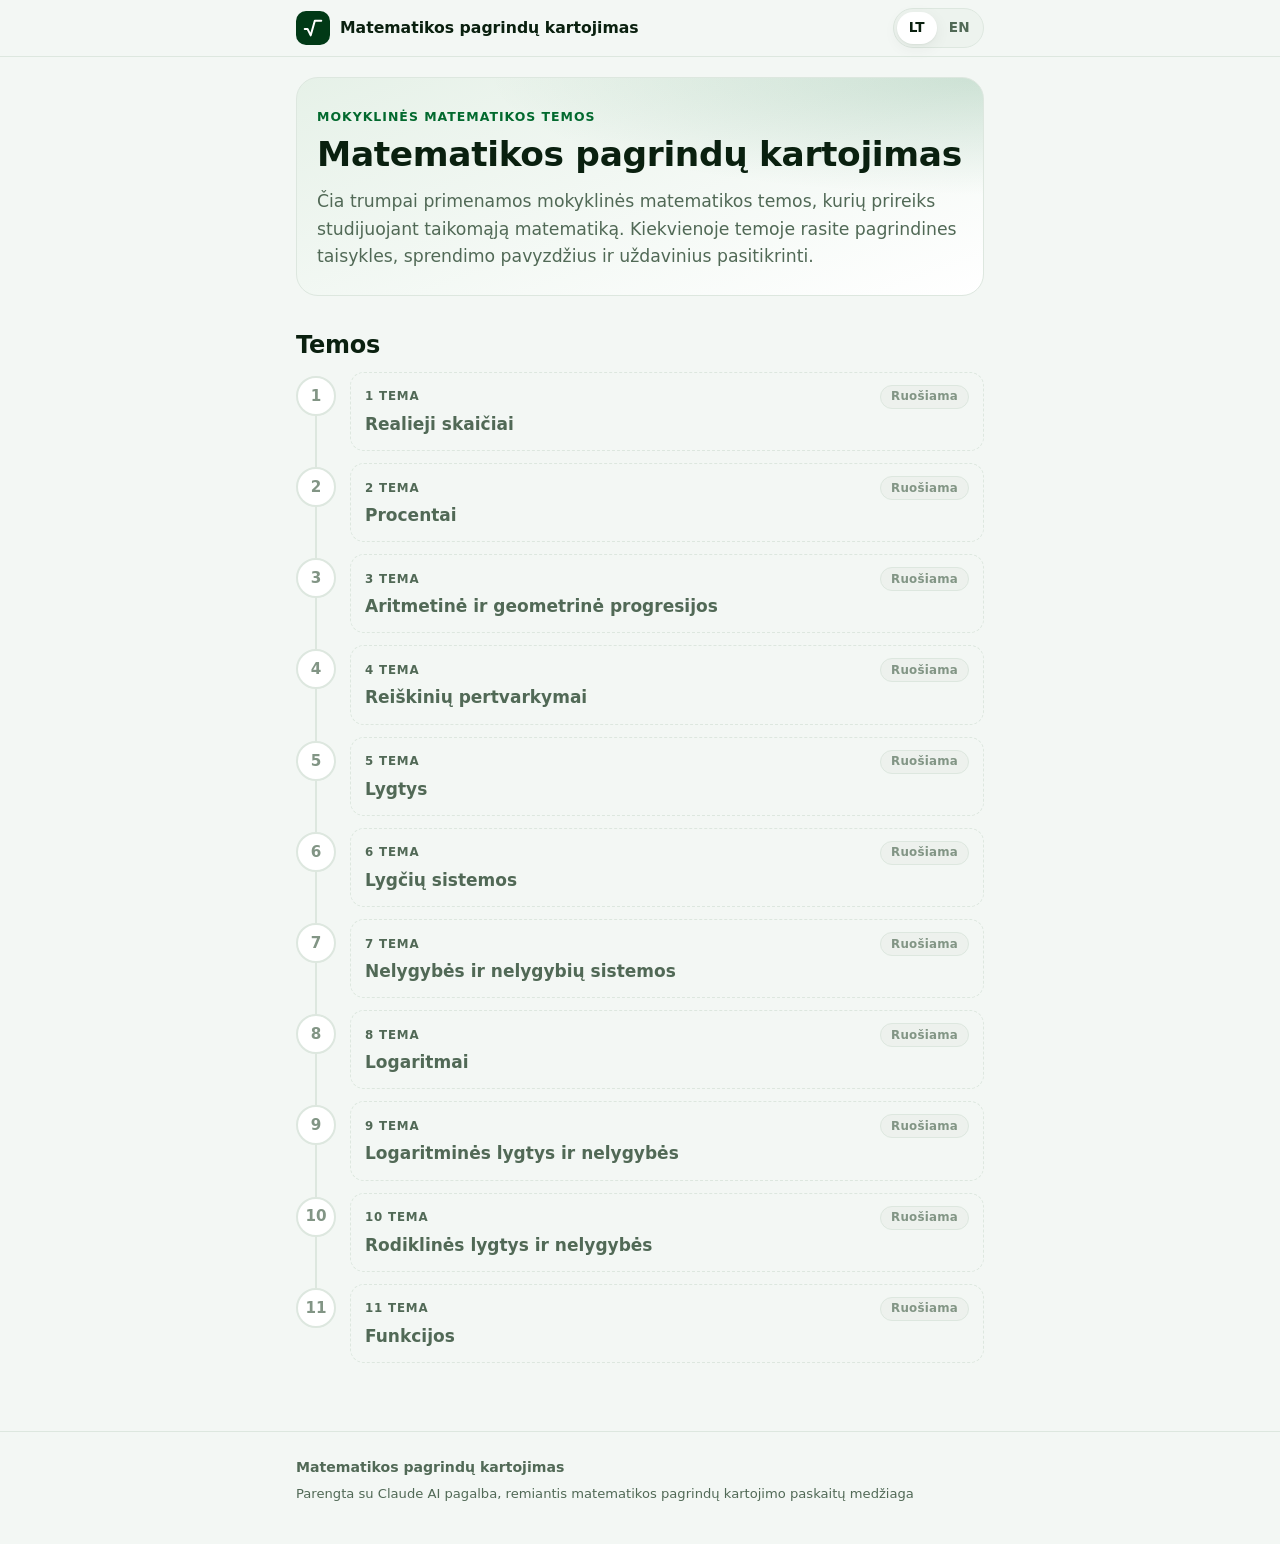
==== lt/index.html @ 135c7d86 "Add files via upload" ====
<!doctype html>
<html lang="lt">
<head>
<meta charset="utf-8">
<meta name="viewport" content="width=device-width, initial-scale=1">
<title>Matematikos pagrindų kartojimas</title>
<meta name="description" content="Pagrindinių mokyklinės matematikos temų kartojimas studentams: taisyklės, sprendimo pavyzdžiai ir uždaviniai pasitikrinti.">
<meta name="theme-color" content="#013916">
<link rel="icon" href="../assets/favicon.svg" type="image/svg+xml">
<link rel="alternate" hreflang="en" href="../en/index.html">
<link rel="stylesheet" href="../assets/katex/katex.min.css">
<link rel="stylesheet" href="../assets/css/style.css?v=1">
<script defer src="../assets/katex/katex.min.js"></script>
<script defer src="../assets/katex/contrib/auto-render.min.js"></script>
<script defer src="../assets/js/site.js?v=1"></script>
</head>
<body data-page="home">
<noscript><p class="noscript">Kad tinklapis veiktų, naršyklėje įjunkite JavaScript.</p></noscript>
<header id="site-header" class="site-header"></header>

<main id="main" class="wrap">
  <section class="hero">
    <span class="eyebrow">Mokyklinės matematikos temos</span>
    <h1>Matematikos pagrindų kartojimas</h1>
    <p class="lead">Čia trumpai primenamos mokyklinės matematikos temos, kurių prireiks studijuojant taikomąją matematiką. Kiekvienoje temoje rasite pagrindines taisykles, sprendimo pavyzdžius ir uždavinius pasitikrinti.</p>
  </section>

  <section class="section" aria-labelledby="h-topics">
    <h2 id="h-topics">Temos</h2>
    <ol class="path" id="course-path"></ol>
  </section>
</main>

<footer id="site-footer" class="site-footer"></footer>
</body>
</html>
---- assets/css/style.css ----
/* =====================================================================
   Matematikos pagrindų kartojimas – bendras stiliaus failas visiems puslapiams
   Spalvos ir dydžiai keičiami čia, :root bloke.
   ===================================================================== */

/* Spalvos – žalia tema (šviesus režimas).
   Atspalviai parinkti išlaikant tuos pačius šviesumo santykius kaip
   Taikomosios matematikos tinklapyje (mėlyna tema), todėl kontrastai panašūs.
   --accent – pagrindinė tamsiai žalia spalva (mygtukai, aktyvūs elementai),
   --accent-strong – šviesesnė žalia tekstui ir akcentams,
   --chart – pagrindinė grafikų spalva, --chart-2 – mėlyna, --chart-3 – violetinė. */
:root {
  --bg: #f3f7f4;
  --surface: #ffffff;
  --surface-2: #edf3ee;
  --text: #0a200f;
  --muted: #516956;
  --border: #dde7df;
  --accent: #013916;
  --accent-hover: #015322;
  --accent-strong: #02692e;
  --accent-soft: #e6f1e8;
  --on-accent: #ffffff;
  --chart: #02692e;
  --chart-2: #1c4fb0;
  --chart-3: #7048b8;
  --success: #0f7d56;
  --success-soft: #e2f5ec;
  --danger: #c2303f;
  --danger-soft: #fdebed;
  --exam: #d9480f;
  --exam-soft: #fff0e6;
  --tip: #9a5b06;
  --tip-soft: #fff6e2;
  --soon: #829585;
  --soon-soft: #edf1ed;
  --shadow: 0 1px 2px rgba(10, 32, 15, .05), 0 4px 16px rgba(10, 32, 15, .06);

  /* Tipografija ir dydžiai */
  --font: system-ui, -apple-system, "Segoe UI", Roboto, "Helvetica Neue", Arial, sans-serif;
  --radius: 16px;
  --radius-sm: 10px;
  --gutter: 16px;
  --maxw: 46rem;
  --header-h: 56px;
}

@media (prefers-color-scheme: dark) {
  :root {
    --bg: #09120b;
    --surface: #111e14;
    --surface-2: #18281c;
    --text: #e8efe9;
    --muted: #9aab9c;
    --border: #243828;
    --accent: #5fc077;
    --accent-hover: #8bcf99;
    --accent-strong: #8dd09a;
    --accent-soft: #033113;
    --on-accent: #09120b;
    --chart: #34a859;
    --chart-2: #6189ec;
    --chart-3: #9a78ea;
    --success: #43cf93;
    --success-soft: #11301f;
    --danger: #ff7383;
    --danger-soft: #3a1a21;
    --exam: #ff8f55;
    --exam-soft: #3a2317;
    --tip: #f3b95f;
    --tip-soft: #342911;
    --soon: #7b8c7e;
    --soon-soft: #172519;
    --shadow: 0 1px 2px rgba(0, 0, 0, .3), 0 4px 16px rgba(0, 0, 0, .25);
  }
}

/* ---------- Pagrindas ---------- */
*, *::before, *::after { box-sizing: border-box; }
[hidden] { display: none !important; }

html {
  -webkit-text-size-adjust: 100%;
  text-size-adjust: 100%;
  scroll-padding-top: calc(var(--header-h) + 12px);
}

body {
  margin: 0;
  background: var(--bg);
  color: var(--text);
  font-family: var(--font);
  font-size: 1.0625rem;
  line-height: 1.6;
  -webkit-font-smoothing: antialiased;
  overflow-x: hidden;
}

h1, h2, h3, h4 { line-height: 1.25; margin: 0 0 .5em; letter-spacing: -.01em; }
h1 { font-size: 1.75rem; font-weight: 750; }
h2 { font-size: 1.35rem; font-weight: 700; }
h3 { font-size: 1.12rem; font-weight: 680; }
h4 { font-size: 1rem; font-weight: 650; }
p { margin: 0 0 .8em; }
p:last-child { margin-bottom: 0; }
a { color: var(--accent-strong); }
strong { font-weight: 650; }
ul, ol { padding-left: 1.3em; margin: 0 0 .8em; }
li + li { margin-top: .3em; }
img, svg { max-width: 100%; }

:focus-visible { outline: 3px solid var(--accent-strong); outline-offset: 2px; border-radius: 6px; }

.wrap {
  width: 100%;
  max-width: var(--maxw);
  margin: 0 auto;
  padding: 0 var(--gutter);
}

@media (min-width: 600px) {
  :root { --gutter: 24px; }
  h1 { font-size: 2.15rem; }
  h2 { font-size: 1.5rem; }
}

.skip {
  position: absolute; left: -9999px; top: 8px; z-index: 100;
  background: var(--surface); color: var(--text); padding: 8px 12px; border-radius: 8px;
}
.skip:focus { left: 8px; }

.noscript {
  background: var(--tip-soft); color: var(--tip); padding: 10px var(--gutter); margin: 0; font-size: .9rem;
}

/* ---------- Antraštė ---------- */
.site-header {
  position: sticky; top: 0; z-index: 50;
  min-height: var(--header-h);
  background: color-mix(in srgb, var(--bg) 82%, transparent);
  -webkit-backdrop-filter: saturate(160%) blur(12px);
  backdrop-filter: saturate(160%) blur(12px);
  border-bottom: 1px solid var(--border);
}
.site-header .wrap {
  display: flex; align-items: center; justify-content: space-between; gap: 12px;
  min-height: var(--header-h);
}
.brand {
  display: inline-flex; align-items: center; gap: 10px;
  color: var(--text); text-decoration: none; font-weight: 700; font-size: .98rem;
  min-width: 0;
}
.brand span { white-space: nowrap; overflow: hidden; text-overflow: ellipsis; }
.head-left { display: flex; align-items: center; gap: 10px; min-width: 0; }
.back-btn {
  flex: none; display: inline-flex; align-items: center; gap: 2px;
  min-height: 38px; padding: 0 14px 0 8px; border-radius: 999px;
  background: var(--surface); border: 1px solid var(--border); color: var(--text);
  text-decoration: none; font-weight: 650; font-size: .92rem;
}
.back-btn svg { width: 20px; height: 20px; color: var(--accent-strong); }
.back-btn:hover { border-color: var(--accent-strong); }
@media (max-width: 480px) { .has-back .brand-text { display: none; } }
.brand-mark {
  flex: none; width: 34px; height: 34px; border-radius: 10px;
  display: grid; place-items: center;
  background: var(--accent); color: var(--on-accent);
}
.brand-mark svg { width: 22px; height: 22px; }

.lang-switch {
  flex: none; display: inline-flex; padding: 3px; gap: 2px;
  background: var(--surface-2); border: 1px solid var(--border); border-radius: 999px;
  font-size: .85rem; font-weight: 700; letter-spacing: .02em;
}
.lang-switch a, .lang-switch span {
  display: inline-grid; place-items: center; min-width: 40px; min-height: 32px;
  padding: 0 10px; border-radius: 999px; text-decoration: none; color: var(--muted);
}
.lang-switch a:hover { color: var(--text); }
.lang-switch [aria-current] { background: var(--surface); color: var(--text); box-shadow: var(--shadow); }

/* ---------- Kelias (breadcrumbs) ---------- */
.crumbs { margin: 14px 0 0; font-size: .88rem; color: var(--muted); }
.crumbs ol { list-style: none; padding: 0; margin: 0; display: flex; flex-wrap: wrap; gap: 4px; align-items: center; }
.crumbs li { margin: 0; display: inline-flex; align-items: center; gap: 4px; }
.crumbs li + li::before { content: "›"; opacity: .6; }
.crumbs a { color: var(--muted); text-decoration: none; padding: 4px 0; }
.crumbs a:hover { color: var(--accent-strong); text-decoration: underline; }
.crumbs [aria-current] { color: var(--text); font-weight: 600; }

/* ---------- Puslapio viršus ---------- */
.page-head { padding: 22px 0 8px; }
.eyebrow {
  display: inline-block; font-size: .78rem; font-weight: 700; letter-spacing: .08em; text-transform: uppercase;
  color: var(--accent-strong); margin-bottom: 6px;
}
.eyebrow--exam { color: var(--exam); }
.lead { font-size: 1.08rem; color: var(--muted); max-width: 38em; }

.hero {
  margin: 20px 0 8px; padding: 24px 20px; border-radius: 22px;
  background:
    radial-gradient(120% 90% at 100% 0%, color-mix(in srgb, var(--accent-strong) 16%, transparent), transparent 60%),
    linear-gradient(160deg, var(--accent-soft), var(--surface));
  border: 1px solid var(--border);
}
.hero h1 { margin-bottom: .35em; }
.hero h1:last-child { margin-bottom: 0; }
.hero .lead { margin: 0; }

/* Puslapio vidinė navigacija (žymos) */
.jump { display: flex; gap: 8px; flex-wrap: wrap; margin: 14px 0 4px; padding: 0; list-style: none; }
.jump li { margin: 0; }
.jump a {
  display: inline-flex; align-items: center; min-height: 36px; padding: 0 14px; border-radius: 999px;
  background: var(--surface); border: 1px solid var(--border); color: var(--text);
  text-decoration: none; font-size: .9rem; font-weight: 600;
}
.jump a:hover { border-color: var(--accent); color: var(--accent-strong); }

/* ---------- Skyriai ir kortelės ---------- */
.section { padding: 26px 0 8px; }
.section > h2 { display: flex; align-items: center; gap: 10px; }
.section-intro { color: var(--muted); margin-top: -.2em; }

.card {
  background: var(--surface); border: 1px solid var(--border); border-radius: var(--radius);
  padding: 18px 16px; box-shadow: var(--shadow);
}
.card + .card { margin-top: 14px; }
@media (min-width: 600px) { .card { padding: 22px; } }

.subhead { font-size: .8rem; font-weight: 700; letter-spacing: .07em; text-transform: uppercase; color: var(--muted); margin: 18px 0 8px; }
.subhead:first-child { margin-top: 0; }
.subhead .katex { text-transform: none; letter-spacing: 0; }

/* ---------- Kurso struktūra (pagrindinis puslapis) ---------- */
.path { list-style: none; padding: 0; margin: 8px 0 0; position: relative; }
.path > li { position: relative; margin: 0; padding: 0 0 12px 54px; }
.path > li::before {
  content: ""; position: absolute; left: 19px; top: 0; bottom: 0; width: 2px; background: var(--border);
}
.path > li:first-child::before { top: 22px; }
.path > li:last-child::before { bottom: calc(100% - 22px); }

.node {
  position: absolute; left: 0; top: 4px; width: 40px; height: 40px; border-radius: 50%;
  display: grid; place-items: center; font-weight: 750; font-size: .95rem;
  background: var(--surface); border: 2px solid var(--border); color: var(--soon);
  z-index: 1;
}
.node svg { width: 20px; height: 20px; }
.is-active .node { background: var(--accent); border-color: var(--accent); color: var(--on-accent); }
.is-exam .node { background: var(--exam); border-color: var(--exam); color: #fff; }

.path-card {
  display: flex; align-items: center; justify-content: space-between; gap: 12px;
  min-height: 48px; padding: 12px 14px; border-radius: 14px;
  background: var(--surface); border: 1px solid var(--border);
  color: var(--text); text-decoration: none;
}
.path-card .title { font-weight: 620; line-height: 1.3; }
.path-card .body { flex: 1; min-width: 0; }
.path-card .kicker-row { display: flex; align-items: center; justify-content: space-between; gap: 8px; margin-bottom: 2px; }
.path-card .kicker-row .kicker { margin-bottom: 0; }
.path-card .kicker { display: block; font-size: .74rem; font-weight: 700; letter-spacing: .07em; text-transform: uppercase; color: var(--muted); margin-bottom: 2px; }
a.path-card { box-shadow: var(--shadow); transition: transform .15s ease, border-color .15s ease; }
a.path-card:hover { border-color: var(--accent); transform: translateY(-1px); }
a.path-card:active { transform: translateY(0); }
.is-active .path-card { border-color: color-mix(in srgb, var(--accent) 45%, var(--border)); }
.is-active .path-card .kicker { color: var(--accent-strong); }
.is-soon .path-card { background: transparent; border-style: dashed; color: var(--muted); }
.is-exam .path-card {
  background: linear-gradient(135deg, var(--exam-soft), var(--surface));
  border-color: color-mix(in srgb, var(--exam) 40%, var(--border));
}
.is-exam .path-card .kicker { color: var(--exam); }
.chev { flex: none; width: 22px; height: 22px; color: var(--accent-strong); }
.is-exam .chev { color: var(--exam); }

.badge {
  flex: none; display: inline-flex; align-items: center; min-height: 24px; padding: 0 10px; border-radius: 999px;
  font-size: .74rem; font-weight: 700; letter-spacing: .02em; white-space: nowrap;
  background: var(--soon-soft); color: var(--soon); border: 1px solid var(--border);
}
.badge--draft { background: var(--tip-soft); color: var(--tip); border-color: transparent; }

.path-group {
  margin: 6px 0 10px 54px; font-size: .78rem; font-weight: 700; letter-spacing: .08em; text-transform: uppercase; color: var(--muted);
}

/* ---------- Sąvokos (1 tema) ---------- */
.concept { scroll-margin-top: calc(var(--header-h) + 12px); }
.concept-head { display: flex; gap: 12px; align-items: flex-start; margin-bottom: 10px; }
.concept-head h3 { margin: 4px 0 0; }
.num {
  flex: none; width: 32px; height: 32px; border-radius: 10px; display: grid; place-items: center;
  background: var(--accent-soft); color: var(--accent-strong); font-weight: 750; font-size: .95rem;
}

.formula {
  margin: 12px 0; padding: 6px 12px; border-radius: 12px;
  background: var(--surface-2); border: 1px solid var(--border);
  overflow-x: auto; overflow-y: hidden;
}
.formula .katex-display { margin: .6em 0; }
.formula-label { font-size: .82rem; font-weight: 650; color: var(--muted); margin: 8px 0 -2px; }
.formula-note { font-size: .9rem; color: var(--muted); margin: -4px 0 8px; }

.example-box {
  margin: 12px 0 0; padding: 12px 14px; border-radius: 12px;
  border-left: 4px solid var(--accent); background: var(--accent-soft);
}
.example-box .label { display: block; font-size: .78rem; font-weight: 750; letter-spacing: .07em; text-transform: uppercase; color: var(--accent-strong); margin-bottom: 2px; }
.example-box .katex-display { margin: .5em 0; overflow-x: auto; overflow-y: hidden; padding: 2px 0; }

/* Sąrašas „dydis – reikšmė“ */
.kv { list-style: none; padding: 0; margin: 0; display: grid; grid-template-columns: max-content 1fr; column-gap: 14px; row-gap: 8px; align-items: baseline; }
.kv li { display: contents; }
.kv .sym { font-size: 1.05rem; }

.steps-list { counter-reset: s; list-style: none; padding: 0; margin: 0; }
.steps-list > li { counter-increment: s; position: relative; padding-left: 40px; margin: 0 0 12px; }
.steps-list > li::before {
  content: counter(s); position: absolute; left: 0; top: 0; width: 28px; height: 28px; border-radius: 50%;
  display: grid; place-items: center; font-size: .85rem; font-weight: 750;
  background: var(--accent); color: var(--on-accent);
}
.steps-list .alt { display: block; margin-top: 4px; font-size: .95rem; color: var(--muted); }

/* ---------- Brėžiniai ---------- */
.fig { margin: 14px 0 4px; }
.fig svg { display: block; width: 100%; height: auto; }
.fig figcaption { font-size: .85rem; color: var(--muted); margin-top: 6px; text-align: center; }
.fig-grid { display: grid; grid-template-columns: repeat(2, 1fr); gap: 10px; margin: 14px 0 4px; }
@media (min-width: 560px) { .fig-grid { grid-template-columns: repeat(4, 1fr); } }
.fig-grid figure { margin: 0; padding: 8px; border-radius: 12px; background: var(--surface-2); border: 1px solid var(--border); text-align: center; }
.fig-grid figcaption { font-size: .9rem; margin-top: 2px; }
.fig-grid .sub { display: block; font-size: .78rem; color: var(--muted); }

svg .ax { stroke: var(--muted); stroke-width: 1.5; fill: none; }
svg .grid { stroke: var(--border); stroke-width: 1; }
svg .ah { fill: var(--muted); }
svg .ln { stroke: var(--chart); stroke-width: 3; fill: none; stroke-linecap: round; }
svg .ln2 { stroke: var(--chart-2); stroke-width: 3; fill: none; stroke-linecap: round; }
svg .ln3 { stroke: var(--chart-3); stroke-width: 3; fill: none; stroke-linecap: round; }
svg .env { fill: none; stroke: var(--muted); stroke-opacity: .3; stroke-width: 11; stroke-linejoin: round; stroke-linecap: round; }
svg .strip { fill-opacity: .22; }
svg .strip.s1 { fill: var(--chart); }
svg .strip.s2 { fill: var(--chart-2); }
svg .strip.s3 { fill: var(--chart-3); }
svg .badge circle { fill: var(--exam); stroke: var(--surface); stroke-width: 1.5; }
svg .badge text { fill: #fff; font-size: 10px; font-weight: 700; }
svg .guide { stroke: var(--muted); stroke-width: 1.2; stroke-dasharray: 4 4; fill: none; }
svg .leg { stroke: var(--exam); stroke-width: 2.2; fill: none; }
svg .pt { fill: var(--chart); stroke: var(--surface); stroke-width: 2; }
svg .pt-hi { fill: var(--exam); stroke: var(--surface); stroke-width: 2; }
svg .arc { stroke: var(--tip); stroke-width: 2; fill: none; }
svg text { fill: var(--text); font-family: var(--font); font-size: 13px; }
svg text.m { font-family: KaTeX_Math, "Times New Roman", serif; font-style: italic; font-size: 15px; }
svg text.mu { font-family: KaTeX_Main, "Times New Roman", serif; font-size: 15px; }
svg text.muted { fill: var(--muted); font-size: 12px; }
svg tspan.i { font-family: KaTeX_Math, "Times New Roman", serif; font-style: italic; }
svg tspan.n { font-family: KaTeX_Main, "Times New Roman", serif; font-style: normal; }
svg text.acc { fill: var(--accent-strong); }
svg text.exam { fill: var(--exam); }
svg text.tip { fill: var(--tip); }
svg text.c1 { fill: var(--chart); }
svg text.c2 { fill: var(--chart-2); }
svg text.c3 { fill: var(--chart-3); }
svg text.b { font-weight: 700; font-size: 14px; }
.chart-legend { list-style: none; padding: 0; margin: 8px 0 0; display: flex; flex-wrap: wrap; justify-content: center; gap: 6px 16px; font-size: .88rem; color: var(--muted); }
.chart-legend li { margin: 0; display: inline-flex; align-items: center; gap: 7px; }
.chart-legend .sw { flex: none; width: 18px; height: 4px; border-radius: 2px; background: var(--chart); }
.chart-legend .sw-s { background: var(--chart-2); }
.chart-legend .sw-3 { background: var(--chart-3); }
.chart-legend .sw-env { height: 9px; border-radius: 5px; background: color-mix(in srgb, var(--muted) 34%, transparent); }
.chart-legend .sw-e { width: 10px; height: 10px; border-radius: 50%; background: var(--exam); }
.step .market-chart { margin-top: 14px; }
svg .zone-loss { fill: var(--danger); opacity: .13; }
svg .zone-profit { fill: var(--success); opacity: .15; }
.chart-legend .sw-zone { width: 14px; height: 10px; border-radius: 3px; }
.chart-legend .sw-loss { background: color-mix(in srgb, var(--danger) 30%, transparent); }
.chart-legend .sw-profit { background: color-mix(in srgb, var(--success) 32%, transparent); }

/* ---------- Išskleidžiami blokai ---------- */
details.more {
  margin: 12px 0 0; border-radius: 12px; border: 1px solid var(--border); background: var(--surface);
  overflow: hidden;
}
details.more > summary {
  list-style: none; cursor: pointer; display: flex; align-items: center; gap: 10px;
  min-height: 48px; padding: 10px 14px; font-weight: 640; font-size: .98rem;
}
details.more > summary::-webkit-details-marker { display: none; }
details.more > summary::after {
  content: ""; margin-left: auto; flex: none; width: 10px; height: 10px;
  border-right: 2px solid currentColor; border-bottom: 2px solid currentColor;
  transform: rotate(45deg) translate(-2px, -2px); transition: transform .2s ease; opacity: .7;
}
details.more[open] > summary::after { transform: rotate(-135deg) translate(-2px, -2px); }
details.more > summary .ico { flex: none; width: 26px; height: 26px; border-radius: 8px; display: grid; place-items: center; font-weight: 800; font-size: .85rem; }
details.more .more-body { padding: 0 14px 14px; }
details.more .more-body > :first-child { margin-top: 0; }
details.more .more-body .katex-display { overflow-x: auto; overflow-y: hidden; padding: 2px 0; }

.more--why > summary { color: var(--accent-strong); }
.more--why > summary .ico { background: var(--accent-soft); color: var(--accent-strong); }
.more--mistake { border-color: color-mix(in srgb, var(--danger) 30%, var(--border)); }
.more--mistake > summary { color: var(--danger); }
.more--mistake > summary .ico { background: var(--danger-soft); color: var(--danger); }
.more--alt > summary { color: var(--chart-2); font-size: .94rem; }
.more--alt > summary .ico { background: color-mix(in srgb, var(--chart-2) 14%, transparent); color: var(--chart-2); }
.step details.more { margin-top: 10px; }
.step--answer details.more { margin-top: 14px; }
.more-body ul ul { margin: 8px 0 0; }
.more--exam { border-color: color-mix(in srgb, var(--exam) 35%, var(--border)); }
.more--exam > summary { color: var(--exam); }
.more--exam > summary .ico { background: var(--exam-soft); color: var(--exam); }
.more--exam > summary .ico svg, .more--why > summary .ico svg, .more--mistake > summary .ico svg { width: 16px; height: 16px; }

/* Egzamino reikalavimų akordeonai */
.req { margin-top: 10px; }
.req > summary .topic-no {
  flex: none; width: 30px; height: 30px; border-radius: 9px; display: grid; place-items: center;
  background: var(--accent-soft); color: var(--accent-strong); font-weight: 750; font-size: .9rem;
}
.req > summary .req-title { flex: 1; min-width: 0; line-height: 1.3; }
.req > summary .count { display: block; font-size: .8rem; color: var(--muted); font-weight: 500; margin-top: 2px; }
.req ol { margin: 0; padding-left: 1.4em; }
.req ol li { padding-left: 2px; }
.req ol li + li { margin-top: .55em; }

/* ---------- Sąvokų iššokantys langeliai ---------- */
.term {
  font: inherit; color: inherit; background: none; border: 0; padding: 0; margin: 0; cursor: help;
  text-decoration: underline dotted; text-decoration-color: var(--accent-strong); text-decoration-thickness: 2px;
  text-underline-offset: 3px; display: inline; text-align: inherit;
}
.term:hover, .term[aria-expanded="true"] { color: var(--accent-strong); }
.popover {
  position: absolute; z-index: 60; width: min(300px, calc(100vw - 32px));
  background: var(--text); color: var(--bg); padding: 12px 14px; border-radius: 12px;
  font-size: .92rem; line-height: 1.5; box-shadow: 0 10px 30px rgba(0, 0, 0, .25);
}
.popover[hidden] { display: none; }
.popover .pop-term { display: block; font-weight: 700; margin-bottom: 2px; }
.popover::before {
  content: ""; position: absolute; top: -6px; left: var(--arrow-x, 50%); width: 12px; height: 12px;
  background: var(--text); transform: translateX(-50%) rotate(45deg); border-radius: 2px;
}
.popover.is-above::before { top: auto; bottom: -6px; }

/* ---------- Modelių kortelės ---------- */
.model-grid { display: grid; gap: 12px; margin-top: 10px; }
@media (min-width: 600px) { .model-grid { grid-template-columns: 1fr 1fr; } }
.model-card {
  position: relative; display: flex; flex-direction: column; gap: 6px;
  padding: 16px; border-radius: var(--radius); background: var(--surface); border: 1px solid var(--border);
  color: var(--text); text-decoration: none; min-height: 132px;
}
.model-card .m-no { font-size: .76rem; font-weight: 750; letter-spacing: .07em; text-transform: uppercase; color: var(--accent-strong); }
.model-card h3 { margin: 0; font-size: 1.06rem; }
.model-card p { margin: 0; font-size: .92rem; color: var(--muted); }
.model-card .foot { margin-top: auto; padding-top: 6px; display: flex; align-items: center; justify-content: space-between; gap: 8px; }
.model-card .go { font-weight: 700; font-size: .9rem; color: var(--accent-strong); display: inline-flex; align-items: center; gap: 4px; }
.model-card .go svg { width: 18px; height: 18px; }
a.model-card { box-shadow: var(--shadow); border-color: color-mix(in srgb, var(--accent) 40%, var(--border)); transition: transform .15s ease, border-color .15s ease; }
a.model-card:hover { transform: translateY(-2px); border-color: var(--accent); }
.model-card.is-soon { background: transparent; border-style: dashed; }
.model-card.is-soon .m-no { color: var(--soon); }
.model-card.is-soon h3 { color: var(--muted); }

/* ---------- Sprendimo pavyzdžiai su žingsniais ---------- */
.example { padding: 0; overflow: hidden; }
.example + .example { margin-top: 18px; }
.example-head { padding: 16px 16px 0; }
.example-tag { display: inline-block; font-size: .76rem; font-weight: 750; letter-spacing: .07em; text-transform: uppercase; color: var(--accent-strong); }
.example-head h3 { margin: 2px 0 0; }
.problem {
  margin: 12px 16px 0; padding: 12px 14px; border-radius: 12px; background: var(--surface-2);
  border: 1px solid var(--border); font-size: .98rem;
}
.problem .label { display: block; font-size: .76rem; font-weight: 750; letter-spacing: .07em; text-transform: uppercase; color: var(--muted); margin-bottom: 4px; }
.steps { padding: 4px 16px 0; }
.step { position: relative; padding: 14px 0 4px; border-top: 1px dashed var(--border); margin-top: 12px; }
.step[hidden] { display: none; }
.step-no {
  flex: none; width: 28px; height: 28px; border-radius: 50%;
  display: grid; place-items: center; font-weight: 750; font-size: .85rem;
  background: var(--accent-soft); color: var(--accent-strong);
}
.step h4 { margin: 0 0 6px; display: flex; align-items: center; gap: 10px; }
.step .katex-display { margin: .5em 0; overflow-x: auto; overflow-y: hidden; padding: 2px 0; }
.step--answer { padding-left: 0; }
.step--answer .answer-box {
  padding: 12px 14px; border-radius: 12px; background: var(--success-soft);
  border: 1px solid color-mix(in srgb, var(--success) 35%, transparent);
}
.step--answer .answer-box .label { display: block; font-size: .76rem; font-weight: 750; letter-spacing: .07em; text-transform: uppercase; color: var(--success); margin-bottom: 4px; }
.step.is-new { animation: reveal .35s ease both; }
@keyframes reveal { from { opacity: 0; transform: translateY(6px); } to { opacity: 1; transform: none; } }

.step-controls {
  display: flex; align-items: center; gap: 10px; flex-wrap: wrap;
  padding: 14px 16px 16px; margin-top: 12px; border-top: 1px solid var(--border); background: var(--surface-2);
}
.progress { flex: 1 1 100%; display: flex; align-items: center; gap: 10px; font-size: .82rem; color: var(--muted); font-weight: 600; }
.progress-bar { flex: 1; height: 6px; border-radius: 999px; background: var(--border); overflow: hidden; }
.progress-bar span { display: block; height: 100%; width: 0; background: var(--accent); border-radius: inherit; transition: width .3s ease; }
.step-controls .btn { white-space: nowrap; }
.step-controls .js-next { flex: 2 1 auto; padding: 0 14px; }
.step-controls .js-all { flex: 1 1 auto; padding: 0 12px; font-size: .9rem; }

/* ---------- Mygtukai ---------- */
.btn {
  display: inline-flex; align-items: center; justify-content: center; gap: 8px;
  min-height: 46px; padding: 0 18px; border-radius: 12px; border: 1px solid transparent;
  font: inherit; font-size: .98rem; font-weight: 680; cursor: pointer; text-decoration: none;
  transition: background .15s ease, transform .1s ease, border-color .15s ease;
}
.btn:active { transform: scale(.98); }
.btn svg { width: 18px; height: 18px; flex: none; }
.btn-primary { background: var(--accent); color: var(--on-accent); }
.btn-primary:hover { background: var(--accent-hover); }
.btn-ghost { background: var(--surface); color: var(--text); border-color: var(--border); }
.btn-ghost:hover { border-color: var(--accent); color: var(--accent-strong); }
.btn-soft { background: var(--accent-soft); color: var(--accent-strong); }
.btn-soft:hover { border-color: var(--accent); }
.btn[aria-expanded="true"] { border-color: var(--accent); }

/* ---------- Testas ---------- */
.q { padding: 16px; }
.q + .q { margin-top: 14px; }
.q-meta { display: flex; align-items: center; justify-content: space-between; gap: 8px; margin-bottom: 8px; }
.q-num { font-size: .78rem; font-weight: 750; letter-spacing: .07em; text-transform: uppercase; color: var(--accent-strong); }
.q-kind { font-size: .8rem; color: var(--muted); }
.q-time {
  display: inline-flex; align-items: center; gap: 4px; font-size: .8rem; font-weight: 650; color: var(--muted);
  padding: 2px 8px; border-radius: 999px; background: var(--surface-2); border: 1px solid var(--border);
}
.q-time svg { width: 14px; height: 14px; }
.q-text { font-size: 1rem; }
.q-hint { font-size: .88rem; color: var(--muted); margin: 8px 0 0; }
.q-actions { display: flex; flex-wrap: wrap; gap: 10px; margin-top: 14px; }
.q-actions .btn { flex: 1 1 180px; }
.q-reveal { margin-top: 12px; padding: 12px 14px; border-radius: 12px; }
.q-reveal[hidden] { display: none; }
.q-reveal .label { display: block; font-size: .76rem; font-weight: 750; letter-spacing: .07em; text-transform: uppercase; margin-bottom: 4px; }
.q-answer { background: var(--success-soft); border: 1px solid color-mix(in srgb, var(--success) 35%, transparent); }
.q-answer .label { color: var(--success); }
.q-answer .value { font-size: 1.2rem; font-weight: 750; }
.q-solution { background: var(--surface-2); border: 1px solid var(--border); }
.q-solution .label, .q-explain .label { color: var(--muted); }
.q-solution .katex-display { overflow-x: auto; overflow-y: hidden; padding: 2px 0; }
.q-explain { background: var(--surface-2); border: 1px solid var(--border); }

.q-options { list-style: none; padding: 0; margin: 12px 0 0; display: grid; gap: 8px; }
.q-options li { margin: 0; }
.q-opt {
  width: 100%; text-align: left; display: flex; align-items: center; gap: 12px;
  min-height: 50px; padding: 10px 14px; border-radius: 12px; cursor: pointer;
  font: inherit; font-size: .98rem; color: var(--text);
  background: var(--surface); border: 1.5px solid var(--border);
  transition: border-color .15s ease, background .15s ease;
}
.q-opt:hover:not(:disabled) { border-color: var(--accent); }
.q-opt .letter {
  flex: none; width: 28px; height: 28px; border-radius: 8px; display: grid; place-items: center;
  font-weight: 750; font-size: .85rem; background: var(--surface-2); color: var(--muted);
}
.q-opt:disabled { cursor: default; }
.q-opt.is-correct { border-color: var(--success); background: var(--success-soft); }
.q-opt.is-correct .letter { background: var(--success); color: #fff; }
.q-opt.is-wrong { border-color: var(--danger); background: var(--danger-soft); }
.q-opt.is-wrong .letter { background: var(--danger); color: #fff; }
.q-opt.is-dim { opacity: .55; }
.q-feedback { margin-top: 12px; font-weight: 700; display: flex; align-items: center; gap: 8px; }
.q-feedback[hidden] { display: none; }
.q-feedback.ok { color: var(--success); }
.q-feedback.bad { color: var(--danger); }
.q-feedback svg { width: 20px; height: 20px; flex: none; }

/* ---------- Pranešimai ---------- */
.notice {
  display: flex; gap: 14px; align-items: flex-start;
  padding: 18px 16px; border-radius: var(--radius); background: var(--surface); border: 1px dashed var(--border);
  color: var(--muted);
}
.notice svg { flex: none; width: 26px; height: 26px; color: var(--soon); }
.notice strong { color: var(--text); display: block; margin-bottom: 2px; }

.tip {
  margin: 12px 0 0; padding: 12px 14px; border-radius: 12px; background: var(--tip-soft); color: var(--text);
  border-left: 4px solid var(--tip); font-size: .95rem;
}

/* ---------- Interaktyvus tiesės brėžinys ---------- */
.tryit { margin-top: 14px; padding: 14px; border-radius: 14px; background: var(--surface-2); border: 1px solid var(--border); }
.tryit-title { font-weight: 700; margin: 0 0 4px; display: flex; align-items: center; gap: 8px; }
.tryit-title svg { width: 18px; height: 18px; color: var(--accent-strong); }
.tryit-eq { text-align: center; font-size: 1.15rem; min-height: 1.8em; margin: 4px 0; }
.tryit svg.plot { display: block; width: 100%; max-width: 340px; margin: 0 auto; background: var(--surface); border-radius: 10px; border: 1px solid var(--border); }
.tryit .ctrl { display: grid; grid-template-columns: 2.2rem 1fr 3rem; align-items: center; gap: 10px; margin-top: 10px; }
.tryit .ctrl label { font-weight: 700; }
.tryit .ctrl output { text-align: right; font-variant-numeric: tabular-nums; font-weight: 650; }
.tryit input[type="range"] { width: 100%; accent-color: var(--accent); height: 28px; }
.tryit-note { font-size: .9rem; color: var(--muted); margin: 10px 0 0; min-height: 1.5em; text-align: center; }

/* ---------- Šaltiniai ---------- */
.sources { padding-top: 34px; }
.src-list { list-style: none; padding: 0; margin: 10px 0 0; display: grid; gap: 10px; }
.src-list li {
  margin: 0; display: flex; gap: 12px; align-items: flex-start;
  padding: 14px; border-radius: 14px; background: var(--surface); border: 1px solid var(--border);
}
.src-ico { flex: none; width: 34px; height: 34px; border-radius: 10px; display: grid; place-items: center; background: var(--accent-soft); color: var(--accent-strong); }
.src-ico svg { width: 20px; height: 20px; }
.src-body { min-width: 0; font-size: .95rem; line-height: 1.45; }
.src-body cite { font-style: italic; }
.src-ch {
  display: table; margin-top: 6px; font-size: .76rem; font-weight: 700; letter-spacing: .02em;
  color: var(--accent-strong); background: var(--accent-soft); padding: 2px 9px; border-radius: 999px;
}
.src-note { display: block; margin-top: 4px; font-size: .86rem; color: var(--muted); }

/* ---------- Puslapių navigacija apačioje ---------- */
.pager { display: grid; gap: 10px; margin: 30px 0 0; }
@media (min-width: 600px) { .pager { grid-template-columns: 1fr 1fr; } }
.pager a, .pager .pager-soon {
  display: flex; flex-direction: column; gap: 2px; padding: 14px 16px; border-radius: 14px;
  background: var(--surface); border: 1px solid var(--border); text-decoration: none; color: var(--text);
}
.pager a:hover { border-color: var(--accent); }
.pager .dir { font-size: .78rem; font-weight: 700; letter-spacing: .06em; text-transform: uppercase; color: var(--muted); }
.pager .t { font-weight: 650; display: flex; align-items: center; gap: 8px; flex-wrap: wrap; }
.pager .next { text-align: right; }
.pager .next .t { justify-content: flex-end; }
.pager .pager-soon { border-style: dashed; background: transparent; color: var(--muted); }

/* ---------- Poraštė ---------- */
.site-footer { margin-top: 48px; padding: 24px 0 36px; border-top: 1px solid var(--border); color: var(--muted); font-size: .88rem; }
.site-footer p { margin: 0 0 4px; }

/* ---------- KaTeX ---------- */
.katex { font-size: 1.08em; }
.katex .katex-html { white-space: nowrap; }
.katex-display { max-width: 100%; }
@media (max-width: 440px) {
  .katex-display > .katex { font-size: 1em; }
}

/* ---------- Judesio mažinimas ---------- */
@media (prefers-reduced-motion: reduce) {
  *, *::before, *::after { animation: none !important; transition: none !important; scroll-behavior: auto !important; }
}

/* ---------- Gamybos priemonių pasirinkimas ---------- */
.vtable { border-collapse: collapse; margin: 10px auto 4px; font-variant-numeric: tabular-nums; font-size: .95rem; }
.vtable th, .vtable td { border: 1px solid var(--border); padding: 6px 12px; text-align: right; }
.vtable th { background: var(--surface-2); font-weight: 700; }
.vtable td:first-child, .vtable th:first-child { text-align: left; }
.must {
  margin: 16px 0 0; padding: 14px 12px 14px 12px; border-radius: 12px; background: var(--exam-soft); color: var(--text);
  border-left: 4px solid var(--exam);
}
.must-title { display: flex; align-items: center; gap: 8px; margin: 0 0 6px; font-weight: 700; color: var(--exam); }
.must-title svg { width: 18px; height: 18px; flex: none; }
.must p { margin: 0 0 8px; }
.must .fig { margin: 10px -6px 0; background: var(--surface); border-radius: 10px; padding: 6px 0 10px; }
.badge-list { list-style: none; padding: 0; margin: 10px 0 0; display: grid; gap: 6px; font-size: .92rem; }
.badge-list li { display: flex; gap: 10px; align-items: baseline; margin: 0; }
.badge-list .bn { flex: none; width: 20px; height: 20px; border-radius: 50%; background: var(--exam); color: #fff; font-size: .75rem; font-weight: 700; display: inline-flex; align-items: center; justify-content: center; transform: translateY(3px); }
.model-note { margin: 12px 0 0; padding: 12px 14px; border-radius: 12px; background: var(--surface-2); font-size: .95rem; }

/* ---------- Matricos ---------- */
.mats { display: flex; flex-wrap: wrap; gap: 12px 22px; justify-content: center; align-items: center; margin: 12px 0; }
.mats > * { flex: none; }
.mat-item { display: flex; flex-direction: column; align-items: center; gap: 4px; }
.mat-item .cap { font-size: .85rem; color: var(--muted); }
.mats .arrow { font-size: 1.4rem; color: var(--muted); }
.problem .mats { margin: 12px 0 4px; }
.katex .hd { color: var(--exam); }
.katex .hr { color: var(--chart); background: color-mix(in srgb, var(--chart) 14%, transparent); border-radius: 3px; padding: 0 1px; }
.katex .hc { color: var(--chart-2); background: color-mix(in srgb, var(--chart-2) 16%, transparent); border-radius: 3px; padding: 0 1px; }
.subtype { margin-top: 18px; padding-top: 14px; border-top: 1px dashed var(--border); }
.subtype:first-of-type { margin-top: 6px; padding-top: 0; border-top: 0; }
.subtype h4 { margin: 0 0 6px; font-size: 1rem; }
.vtable.hdr td, .vtable.hdr th { padding: 5px 9px; }
.q-text > p { margin: 0 0 8px; }
.q-text > p:last-child { margin-bottom: 0; }
.mats--col { flex-direction: column; gap: 6px; }
.mats--col .vtable { margin: 0; }

/* ---------- Matricų daugyba taikymuose ---------- */
.tbl-wrap { overflow-x: auto; -webkit-overflow-scrolling: touch; margin: 10px 0; }
.tbl-wrap .vtable { margin: 0 auto; }
.vtable.compact { font-size: .76rem; }
.vtable.compact th, .vtable.compact td { padding: 4px 5px; }
.problem .tbl-wrap { margin-left: -13px; margin-right: -13px; }
.vtable.compact th { font-size: .72rem; }
.problem .tbl-caption { font-size: .82rem; font-weight: 650; color: var(--muted); margin: 12px 0 4px; text-align: center; }
.dimchain { display: flex; flex-wrap: wrap; align-items: center; justify-content: center; gap: 6px 8px; margin: 12px 0 6px; font-size: .92rem; }
.dimchain .dc { padding: 5px 10px; border-radius: 10px; background: var(--surface-2); border: 1px solid var(--border); white-space: nowrap; }
.dimchain .dc b { color: var(--exam); font-weight: 700; }
.dimchain .op { color: var(--muted); font-weight: 700; }
.dimchain .dc.res { background: var(--success-soft); border-color: color-mix(in srgb, var(--success) 40%, transparent); }
@media (max-width: 560px) { .dimchain { flex-direction: column; gap: 3px; } }

/* ---------- Rinkos dalies prognozavimas ---------- */
.vtable td.dg { background: var(--exam-soft); color: var(--exam); font-weight: 700; }
.vtable.pij td, .vtable.pij th { text-align: center; }
.vtable.pij th.to { text-align: left; }
.stmt { margin: 12px 0 0; padding: 12px 14px; border-radius: 12px; border: 1px dashed var(--border); background: var(--surface-2); }
.stmt q { display: block; font-style: italic; margin-bottom: 8px; }
.markov-legend { list-style: none; padding: 0; margin: 6px 0 0; display: flex; gap: 6px 18px; justify-content: center; flex-wrap: wrap; font-size: .88rem; color: var(--muted); }
.markov-legend li { display: inline-flex; align-items: center; gap: 7px; margin: 0; }
.markov-legend .sw { width: 14px; height: 10px; border-radius: 3px; background: var(--chart); }
.markov-legend .sw-2 { background: var(--chart-2); }
svg .bar1 { fill: var(--chart); }
svg .bar2 { fill: var(--chart-2); }
svg text.on-bar { fill: var(--surface); font-size: 12px; font-weight: 700; }
svg .tr1 { stroke: var(--chart); stroke-width: 2.2; fill: none; }
svg .tr2 { stroke: var(--chart-2); stroke-width: 2.2; fill: none; }
svg .node { fill: var(--surface); stroke: var(--text); stroke-width: 1.5; }
.mchain { list-style: none; padding: 0; margin: 16px auto 6px; max-width: 340px; }
.mchain li { margin: 0; }
.mchain .st { display: flex; align-items: center; gap: 12px; padding: 8px 14px; border-radius: 12px; background: var(--surface-2); border: 1px solid var(--border); }
.mchain .vec { flex: none; min-width: 34px; font-size: 1.1rem; color: var(--accent-strong); }
.mchain .tr { display: flex; align-items: center; gap: 12px; padding: 4px 0 4px 22px; color: var(--muted); font-size: .92rem; }
.mchain .arr { font-size: 1.25rem; line-height: 1; color: var(--accent-strong); }

/* ---------- Tiesinių lygčių sistemos (3 tema) ---------- */
.katex .ha { color: var(--accent-strong); }
.rowcalc { border-collapse: collapse; margin: 10px auto 4px; font-variant-numeric: tabular-nums; font-size: .9rem; }
.rowcalc th { text-align: left; font-weight: 600; font-size: .8rem; color: var(--muted); padding: 3px 10px 3px 0; white-space: nowrap; }
.rowcalc td { text-align: right; padding: 3px 7px; min-width: 2.1em; white-space: nowrap; }
.rowcalc td.rhs { border-left: 1.5px solid var(--muted); padding-left: 9px; }
.rowcalc tr.res th, .rowcalc tr.res td { border-top: 2px solid var(--border); font-weight: 700; color: var(--text); padding-top: 5px; }
.rowcalc td.z { color: var(--chart-2); }
.mats .arrow .katex { font-size: 1em; }
.scheme { gap: 10px 14px; }
.phases { display: grid; gap: 10px; margin: 14px 0 0; }
@media (min-width: 560px) { .phases { grid-template-columns: 1fr 1fr; } }
.phase { display: flex; gap: 12px; align-items: flex-start; padding: 12px 14px; border-radius: 12px; background: var(--surface-2); border: 1px solid var(--border); }
.phase .ph-ico { flex: none; width: 30px; height: 30px; border-radius: 50%; display: grid; place-items: center; background: var(--accent); color: var(--on-accent); font-weight: 700; }
.phase > div > strong { display: block; }
.phase > div > span { display: block; font-size: .92rem; color: var(--muted); }
.phase-title { margin: 6px 0 10px; font-size: 1rem; color: var(--accent-strong); }
.phase-title + .steps-list { margin-bottom: 4px; }
.geo3 { display: grid; gap: 10px; margin: 14px 0 6px; }
.geo3 figure { margin: 0; display: grid; grid-template-columns: 104px 1fr; gap: 12px; align-items: center; padding: 8px 12px; border-radius: 12px; background: var(--surface-2); border: 1px solid var(--border); }
.geo3 svg { display: block; width: 100%; height: auto; }
.geo3 figcaption strong { display: block; font-size: .95rem; }
.geo3 figcaption .sub { display: block; font-size: .86rem; color: var(--muted); }
@media (min-width: 560px) {
  .geo3 { grid-template-columns: repeat(3, 1fr); }
  .geo3 figure { grid-template-columns: 1fr; text-align: center; padding: 10px; }
  .geo3 svg { max-width: 150px; margin: 0 auto; }
}
svg .ln-wide { stroke: var(--chart); stroke-width: 8; stroke-opacity: .35; fill: none; stroke-linecap: round; }
svg .ln2-dash { stroke: var(--chart-2); stroke-width: 3; stroke-dasharray: 7 5; fill: none; stroke-linecap: round; }
.cases3 { gap: 16px 22px; }
.cases3 .cap { text-align: center; }
.vtable.count-tbl th, .vtable.count-tbl td { text-align: left; vertical-align: top; }
.vtable.count-tbl tbody th { font-weight: 650; background: transparent; }
.back-list { margin: 8px 0 0; padding-left: 1.2em; }
.back-list li { margin: 0 0 6px; }
@media (max-width: 440px) { .mats--sm .katex { font-size: .8em; } }
@media (max-width: 560px) {
  .mats--flow { flex-direction: column; gap: 4px; }
  .mats--flow .arrow.rot .katex { display: inline-block; transform: rotate(90deg); }
}
@media (max-width: 440px) { .scheme .katex { font-size: .8em; } }
.src-inline { display: flex; gap: 10px; align-items: flex-start; margin: 12px 0 0; font-size: .86rem; color: var(--muted); }
.src-inline .src-ico { width: 28px; height: 28px; border-radius: 8px; }
.src-inline .src-ico svg { width: 16px; height: 16px; }
.src-inline cite { font-style: italic; }

/* ---------- Racionalusis planavimas (3.1) ---------- */
@media (min-width: 560px) { .phases--3 { grid-template-columns: repeat(3, 1fr); } }
.phases--3 .phase { flex-direction: column; gap: 8px; }
@media (max-width: 559px) { .phases--3 .phase { flex-direction: row; gap: 12px; } }
.dodont { list-style: none; padding: 0; margin: 10px 0 0; display: grid; gap: 6px; }
.dodont li { display: flex; gap: 10px; align-items: baseline; margin: 0; padding: 8px 12px; border-radius: 10px; font-size: .95rem; }
.dodont .mk { flex: none; font-weight: 800; width: 1.1em; text-align: center; }
.dodont .do { background: var(--success-soft); }
.dodont .do .mk { color: var(--success); }
.dodont .dont { background: var(--danger-soft); }
.dodont .dont .mk { color: var(--danger); }
.vtable.model-tbl th, .vtable.model-tbl td { text-align: center; padding: 6px 9px; }
.vtable.model-tbl tbody th { text-align: left; font-weight: 650; }
.vtable tr.hl th, .vtable tr.hl td { background: color-mix(in srgb, var(--chart) 13%, transparent); color: var(--chart); }
.vtable.req-tbl { font-size: .92rem; }
.vtable.req-tbl th, .vtable.req-tbl td { text-align: left; vertical-align: middle; }
.vtable.req-tbl td:last-child { white-space: nowrap; }
@media (max-width: 440px) { .formula.fit .katex-display > .katex { font-size: .86em; } }
@media (max-width: 560px) {
  .vtable.req-tbl, .vtable.req-tbl tbody, .vtable.req-tbl tr, .vtable.req-tbl td { display: block; width: 100%; }
  .vtable.req-tbl thead { display: none; }
  .vtable.req-tbl tr { border: 1px solid var(--border); border-radius: 10px; margin: 0 0 8px; overflow: hidden; }
  .vtable.req-tbl td { border: 0; padding: 6px 10px; }
  .vtable.req-tbl td:first-child { background: var(--surface-2); font-size: .86rem; color: var(--muted); }
  .vtable.req-tbl td:last-child { white-space: normal; }
}

/* ---------- Racionalusis planavimas (3.2) ---------- */
.more-link { margin: 14px 0 0; font-weight: 650; }
.numline { max-width: 420px; margin: 16px auto 6px; }
svg .nl-band { fill: var(--chart); fill-opacity: .14; }
svg .nl-br { stroke: var(--chart); stroke-width: 2.4; fill: none; }
.vtable.plans th, .vtable.plans td { text-align: center; }
.vtable.plans tbody th { text-align: left; white-space: nowrap; }
.vtable.tight th, .vtable.tight td { padding: 3px 4px; font-size: .7rem; }
.vtable.hdr-wrap thead th { text-align: center; }
@media (max-width: 440px) {
  .vtable.hdr-wrap thead th { font-size: 0; }
  .vtable.hdr-wrap thead th .katex { font-size: .82rem; }
  .vtable.hdr-wrap thead th:last-child { font-size: .7rem; }
}

/* ---------- Stabiliosios rinkos dalys (3.3) ---------- */
.conv { max-width: 440px; margin: 16px auto 8px; }
.derive { list-style: none; padding: 0; margin: 14px 0 12px; }
.derive li { margin: 0; padding: 10px 12px 4px; border-radius: 12px; background: var(--surface-2); border: 1px solid var(--border); position: relative; }
.derive li + li { margin-top: 30px; }
.derive li + li::before { content: "↓"; position: absolute; top: -27px; left: 50%; transform: translateX(-50%); color: var(--accent-strong); font-size: 1.2rem; line-height: 1; }
.derive .dl { display: block; font-size: .9rem; font-weight: 700; color: var(--accent-strong); }
.derive .dn { margin: 4px 0 0; font-size: .92rem; }
.derive .katex-display { margin: .5em 0 .4em; overflow-x: auto; overflow-y: hidden; }
@media (max-width: 440px) { .derive .fit-wrap .katex-display > .katex { font-size: .9em; } }

/* ---------- Tiesinis programavimas (4 tema) ---------- */
.vtable.sign-tbl td:last-child, .vtable.goal-tbl td:last-child { white-space: normal; }
.vtable.sign-tbl td:nth-child(2) { text-align: center; font-size: 1.15rem; white-space: nowrap; }
.vtable.sign-tbl td:first-child { width: 34%; }
.vtable.goal-tbl td { width: 50%; }
@media (max-width: 560px) {
  .vtable.sign-tbl td:nth-child(2) { text-align: left; padding-top: 8px; padding-bottom: 0; }
  .vtable.sign-tbl td:first-child, .vtable.goal-tbl td { width: auto; }
  .vtable.goal-tbl td:first-child { background: transparent; color: var(--text); font-size: inherit; }
  .vtable.goal-tbl td::before { display: block; font-size: .78rem; font-weight: 700; color: var(--muted); margin-bottom: 2px; }
  .vtable.goal-tbl td:first-child::before { content: "Siekiama kuo didesnio"; }
  .vtable.goal-tbl td:last-child::before { content: "Siekiama kuo mažesnio"; }
  html[lang="en"] .vtable.goal-tbl td:first-child::before { content: "To be made as large as possible"; }
  html[lang="en"] .vtable.goal-tbl td:last-child::before { content: "To be made as small as possible"; }
}
.duo { display: grid; gap: 12px; margin: 12px 0; }
@media (min-width: 640px) { .duo { grid-template-columns: 1fr 1fr; } }
.duo-card { padding: 12px 14px; border-radius: 12px; background: var(--surface-2); border: 1px solid var(--border); min-width: 0; }
.duo-card h4 { margin: 0 0 4px; font-size: 1rem; }
.duo-card ul { margin: 6px 0 0; padding-left: 1.1em; font-size: .93rem; }
.duo-card li { margin: 0 0 4px; }
.duo-card .katex-display { margin: .5em 0; overflow-x: auto; overflow-y: hidden; }
.lp-fig { max-width: 420px; margin: 12px auto 10px; }
svg .lp-region { fill: var(--chart); fill-opacity: .16; stroke: none; }
svg .lp-line { stroke: var(--chart); stroke-width: 2; fill: none; }
svg .lp-iso { stroke: var(--exam); stroke-width: 1.6; stroke-dasharray: 6 5; fill: none; }
svg .lp-arrow { stroke: var(--exam); stroke-width: 2; fill: none; }
svg .lp-arrowhead { fill: var(--exam); }
@media (max-width: 440px) { .small-math .katex-display > .katex { font-size: .86em; } }

.anat { display: grid; gap: 10px; margin: 10px 0 8px; }
@media (min-width: 560px) { .anat { grid-template-columns: repeat(3, 1fr); } }
.anat-card { padding: 12px 14px; border-radius: 12px; background: var(--surface-2); border: 1px solid var(--border); }
.anat-head { display: flex; gap: 10px; align-items: center; }
.anat-head .ph-ico { flex: none; width: 28px; height: 28px; border-radius: 50%; display: grid; place-items: center; background: var(--accent); color: var(--on-accent); font-weight: 700; font-size: .9rem; }
.anat-head strong { line-height: 1.25; }
.anat-d { margin: 8px 0 4px; font-size: .9rem; color: var(--muted); }
.anat-card ul { margin: 0; padding-left: 1.1em; font-size: .95rem; }
.anat-card li { margin: 0 0 2px; }

/* ---------- TP brėžinys (lp-chart) ---------- */
.lp-chart-fig { max-width: 440px; margin: 14px auto 6px; }
.lp-chart-fig svg { display: block; width: 100%; height: auto; }
svg .lp-l1 { stroke: var(--chart); stroke-width: 2.4; }
svg .lp-l2 { stroke: var(--chart-2); stroke-width: 2.4; }
svg .lp-l3 { stroke: var(--chart-3); stroke-width: 2.4; }
svg .lp-a1 { stroke: var(--chart); stroke-width: 2; }
svg .lp-a2 { stroke: var(--chart-2); stroke-width: 2; }
svg .lp-a3 { stroke: var(--chart-3); stroke-width: 2; }
svg .lp-h1 { fill: var(--chart); }
svg .lp-h2 { fill: var(--chart-2); }
svg .lp-h3 { fill: var(--chart-3); }
svg .lp-tick { fill: var(--muted); font-size: 10.5px; }
svg .lp-lab { font-family: KaTeX_Main, "Times New Roman", serif; font-size: 13.5px; font-weight: 600; }
svg .lp-pt { font-size: 12px; font-weight: 700; fill: var(--text); }
svg .lp-test { fill: var(--surface); stroke: var(--exam); stroke-width: 2; }
svg .halo { paint-order: stroke; stroke: var(--surface); stroke-width: 3.5px; stroke-linejoin: round; }
svg .lp-region { fill: var(--chart); fill-opacity: .16; }

/* ---------- Tiesinių nelygybių sistemos (4.1) ---------- */
.hp-fig { max-width: 400px; margin: 14px auto 6px; }
svg .hp-in { font-family: KaTeX_Main, "Times New Roman", serif; font-size: 15px; font-weight: 700; fill: var(--chart); }
svg .hp-out { font-family: KaTeX_Main, "Times New Roman", serif; font-size: 15px; fill: var(--muted); }
.vtable.xy-tbl { margin: 8px auto; font-size: .95rem; }
.vtable.xy-tbl th, .vtable.xy-tbl td { text-align: center; padding: 4px 14px; min-width: 2.6em; }
.xy-row { display: flex; flex-wrap: wrap; gap: 10px 16px; justify-content: center; margin: 10px 0; }
.xy-item { flex: 1 1 140px; max-width: 220px; padding: 8px 10px; border-radius: 12px; background: var(--surface-2); border: 1px solid var(--border); text-align: center; }
.xy-cap { margin: 0; font-weight: 700; }
.xy-calc { margin: 4px 0 0; font-size: .88rem; color: var(--muted); line-height: 1.6; }
.xy-item .vtable.xy-tbl { margin: 6px auto 0; background: var(--surface); }
.card-title { margin: 0 0 8px; font-size: 1.08rem; }
.vert-list { padding-left: 1.1em; }
.vert-list li { margin: 0 0 10px; }
.steps-list > li > ul { margin: 6px 0 0; padding-left: 1.1em; }
.steps-list > li > ul > li { margin: 0 0 6px; }

/* ---------- 5 tema: simpleksų lentelės ir iteracijos schema ---------- */
.vtable.sx-tbl { font-size: .86rem; }
.vtable.sx-tbl th, .vtable.sx-tbl td { text-align: center; padding: 5px 7px; white-space: nowrap; }
.vtable.sx-tbl th { background: var(--surface-2); }
.vtable.sx-tbl .g { border-left: 2px solid var(--muted); }
.vtable.sx-tbl tr.tf td { border-top: 2px solid var(--muted); }
.vtable.sx-tbl td.idb { background: var(--success-soft); color: var(--success); font-weight: 700; }
.vtable.sx-tbl .pc { background: color-mix(in srgb, var(--chart) 14%, transparent); }
.vtable.sx-tbl tr.pr td { background: color-mix(in srgb, var(--exam) 12%, transparent); }
.vtable.sx-tbl tr.pr td.pc, .vtable.sx-tbl td.pe { background: color-mix(in srgb, var(--exam) 30%, transparent); font-weight: 700; outline: 2px solid var(--exam); outline-offset: -2px; }
.vtable.sx-tbl td.ann, .vtable.sx-tbl th.ann { border: 0; background: transparent; color: var(--muted); text-align: left; padding-left: 8px; }
.vtable.sx-tbl tr.pr td.ann { background: transparent; color: var(--exam); font-weight: 700; }
.vtable.sx-tbl td.dot { color: var(--muted); }
.vtable.sx-tbl tbody th { text-align: left; }
@media (max-width: 440px) {
  .vtable.sx-tbl { font-size: .74rem; }
  .vtable.sx-tbl th, .vtable.sx-tbl td { padding: 4px 4px; }
  .vtable.sx-tbl td.ann { padding-left: 5px; }
}
.sx-legend { list-style: none; padding: 0; margin: 8px 0 0; display: flex; flex-wrap: wrap; gap: 6px 14px; justify-content: center; font-size: .86rem; color: var(--muted); }
.sx-legend li { display: flex; align-items: center; gap: 6px; }
.sx-legend .sw { width: 14px; height: 14px; border-radius: 3px; flex: none; }
.sx-legend .sw-pc { background: color-mix(in srgb, var(--chart) 25%, transparent); }
.sx-legend .sw-pr { background: color-mix(in srgb, var(--exam) 20%, transparent); }
.sx-legend .sw-pe { background: color-mix(in srgb, var(--exam) 30%, transparent); outline: 2px solid var(--exam); outline-offset: -2px; }
.vtable.arr-tbl { font-size: .9rem; }
.vtable.arr-tbl td { text-align: center; min-width: 52px; }
.vtable.arr-tbl td.pv { color: var(--exam); font-weight: 700; }
.vtable.arr-tbl tbody th { text-align: left; font-weight: 650; }
.flow { list-style: none; padding: 0; margin: 14px 0 0; display: grid; gap: 0; }
.flow > li { position: relative; display: flex; gap: 12px; align-items: flex-start; padding: 12px 14px; border-radius: 12px; background: var(--surface-2); border: 1px solid var(--border); }
.flow > li + li { margin-top: 22px; }
.flow > li + li::before { content: "↓"; position: absolute; top: -21px; left: 22px; color: var(--muted); font-weight: 700; line-height: 20px; }
.flow .ph-ico { flex: none; width: 30px; height: 30px; border-radius: 50%; display: grid; place-items: center; background: var(--accent); color: var(--on-accent); font-weight: 700; }
.flow strong { display: block; }
.flow span.d { display: block; font-size: .92rem; color: var(--muted); }
.flow > li.flow-q { background: var(--tip-soft); border: 1px dashed var(--tip); flex-direction: column; gap: 8px; }
.flow-q .fq { font-weight: 700; color: var(--text); }
.flow-out { display: flex; flex-wrap: wrap; gap: 8px; }
.flow-out span { display: inline-block; padding: 4px 10px; border-radius: 999px; font-size: .88rem; font-weight: 650; }
.flow-out .yes { background: var(--surface); border: 1px solid var(--border); color: var(--text); }
.flow-out .no { background: var(--success-soft); color: var(--success); }
.vtable.arr-tbl tbody th { white-space: normal; max-width: 9.5em; }
@media (max-width: 440px) { .vtable.arr-tbl td { min-width: 44px; padding: 6px 6px; } }
.vtable.sx-tbl tr.pr th, .vtable.sx-tbl .tc { background: color-mix(in srgb, var(--exam) 12%, transparent); }
.vtable.sx-tbl tr.tf td.ann { border-top: 0; }
.sx-legend { margin-bottom: 12px; }
.vtable.sx-tbl th.bc, .vtable.sx-tbl td.bc { background: var(--success-soft); }
.vtable.sx-tbl td.bc { color: var(--success); font-weight: 700; }
.vtable.sx-tbl td.nv { background: var(--success-soft); color: var(--success); font-weight: 700; outline: 2px solid var(--success); outline-offset: -2px; }
.vtable.sx-tbl td.pv { background: var(--accent-soft); color: var(--accent-strong); font-weight: 800; outline: 2px solid var(--accent-strong); outline-offset: -2px; }
.vtable.sx-tbl td.sp { background: var(--exam-soft); color: var(--exam); font-weight: 700; outline: 2px solid var(--exam); outline-offset: -2px; }
.sx-legend .sw-bc { background: var(--success-soft); outline: 1px solid var(--success); }
.sx-legend .sw-nv { background: var(--success-soft); outline: 2px solid var(--success); outline-offset: -2px; }
.sx-legend .sw-pv { background: var(--accent-soft); outline: 2px solid var(--accent-strong); outline-offset: -2px; }
.sx-legend .sw-sp { background: var(--exam-soft); outline: 2px solid var(--exam); outline-offset: -2px; }
.tbl-wrap.sx-scroll { padding-bottom: 4px; }
.scroll-hint { font-size: .84rem; color: var(--muted); text-align: center; margin: 4px 0 0; }
@media (min-width: 700px) { .scroll-hint { display: none; } }
.read-list { list-style: none; padding: 0; margin: 10px 0 0; display: grid; grid-template-columns: minmax(0, 1fr); gap: 6px; }
.read-list li { padding: 8px 12px; border-radius: 10px; background: var(--surface-2); border-left: 4px solid var(--border); }
.read-list li.r-bc { border-left-color: var(--success); }
.read-list li.r-pv { border-left-color: var(--accent-strong); }
.read-list li.r-sp { border-left-color: var(--exam); }
.vtable.cmp-tbl { width: 100%; table-layout: fixed; }
.vtable.cmp-tbl th, .vtable.cmp-tbl td { text-align: left; vertical-align: top; white-space: normal; }
.vtable.cmp-tbl tr.grp th { background: var(--surface-2); font-weight: 700; color: var(--text); }
svg .lp-l4 { stroke: var(--danger); stroke-width: 2.4; }
svg .lp-a4 { stroke: var(--danger); stroke-width: 2; }
svg .lp-h4 { fill: var(--danger); }
svg text.c4 { fill: var(--danger); }
svg .lp-l5 { stroke: var(--tip); stroke-width: 2.4; }
svg .lp-a5 { stroke: var(--tip); stroke-width: 2; }
svg .lp-h5 { fill: var(--tip); }
svg text.c5 { fill: var(--tip); }
.site-footer .credit { font-size: .82rem; }
/* ---------- Reikalavimai su pavyzdžiais (tarpinis egzaminas) ---------- */
.req ol li > .req-text { margin: 0; }
.req ol li + li { margin-top: 1.1em; }
.req-ex { margin: 8px 0 0; padding: 10px 12px 12px; border-radius: 10px; background: var(--surface-2); border-left: 3px solid var(--accent-strong); }
.req-ex-h { margin: 0 0 6px; font-size: .72rem; font-weight: 750; letter-spacing: .07em; text-transform: uppercase; color: var(--accent-strong); }
.req-ex p { margin: 0 0 6px; }
.req-ex .ex-link { margin: 8px 0 0; font-size: .88rem; }
.lang-note { font-weight: 400; opacity: .8; }
.nw { white-space: nowrap; }
.req .req-ex ol, .req .req-ex ul { padding-left: 0; }
.req .req-ex li + li { margin-top: 0; }
.req .req-ex .dodont { margin-top: 0; }
.req .req-ex .badge-list { margin-top: 8px; }
.req-ex .fig { background: var(--surface); border-radius: 10px; padding: 6px 0 8px; margin: 8px 0; }
.req-ex .answer-box { padding: 12px 14px; border-radius: 12px; background: var(--success-soft); border: 1px solid color-mix(in srgb, var(--success) 35%, transparent); }
.req-ex .answer-box .label { display: block; font-size: .76rem; font-weight: 750; letter-spacing: .07em; text-transform: uppercase; color: var(--success); margin-bottom: 4px; }
.req-ex .answer-box + p { margin-top: 8px; }
.req-ex .katex-display { overflow-x: auto; overflow-y: hidden; padding: 2px 0; margin: .5em 0; }
@media (max-width: 440px) { .req ol { padding-left: 1.2em; } .req-ex { margin-left: -1.2em; } }
.req-ex .dodont + p { margin-top: 10px; }
@media (max-width: 440px) { .req-ex { padding: 10px 8px 12px 10px; } }

/* 6 tema: išvestinių formulių sąrašai ir valdiklio užrašai */
.anat-card ul.flist { list-style: none; padding-left: 0; margin: 8px 0 2px; }
.anat-card ul.flist li { margin: 0 0 8px; overflow-x: auto; overflow-y: hidden; }
.tryit-lab { font-size: .95rem; color: var(--muted); margin-right: 4px; }
.chart-legend .sw-dash { background: repeating-linear-gradient(90deg, var(--chart-2) 0 6px, transparent 6px 10px); }

/* Išvestinių lentelės: stulpelių tiek, kiek telpa; sudėtinių funkcijų lentelė – eilutėmis */
.anat.dtbl { grid-template-columns: repeat(auto-fit, minmax(min(100%, 205px), 1fr)); }
.anat.dtbl.dtbl-rows { grid-template-columns: 1fr; }
.dtbl-rows ul.flist { display: grid; grid-template-columns: repeat(auto-fit, minmax(min(100%, 240px), 1fr)); align-items: center; gap: 2px 24px; }
.dtbl-rows ul.flist li { margin: 0; padding: 3px 0; }

/* Atsakymų sąrašai a)–e) (6 tema) */
ul.ans-list { list-style: none; padding-left: 0; margin: 6px 0 0; }
ul.ans-list li { margin: 0 0 8px; overflow-x: auto; overflow-y: hidden; }
ul.ans-list li:last-child { margin-bottom: 0; }
@media (max-width: 440px) { .fit-sm .katex-display > .katex { font-size: .86em; } }

/* Ribinių dydžių kortelės (6 tema) */
.fl-lab { display: block; font-size: .74rem; font-weight: 700; letter-spacing: .05em; text-transform: uppercase; color: var(--muted); margin-bottom: 2px; }

/* Išvestinės ženklų schema (6 tema, sign-chart) */
.signchart { display: grid; grid-template-columns: auto 1fr; grid-template-rows: 40px 54px 40px; column-gap: 12px; max-width: 540px; margin: 16px auto 8px; padding-right: 26px; }
.sc-lab { display: flex; align-items: center; justify-content: flex-end; white-space: nowrap; font-size: 1.02rem; }
.sc-top { grid-row: 1; grid-column: 1; }
.sc-bot { grid-row: 3; grid-column: 1; }
.sc-track { grid-row: 1 / 4; grid-column: 2; position: relative; }
.sc-out { position: absolute; top: 0; bottom: 0; background: color-mix(in srgb, var(--muted) 15%, transparent); }
.sc-axis { position: absolute; left: 0; right: -14px; top: 59px; height: 2px; background: var(--text); }
.sc-axis::after { content: ""; position: absolute; right: -2px; top: -5px; border-left: 10px solid var(--text); border-top: 6px solid transparent; border-bottom: 6px solid transparent; }
.sc-var { position: absolute; right: -28px; top: 42px; font-size: 1.05rem; }
.sc-guide { position: absolute; top: 2px; bottom: 2px; border-left: 1.5px dashed color-mix(in srgb, var(--muted) 70%, transparent); transform: translateX(-.75px); }
.sc-dot { position: absolute; top: 60px; width: 13px; height: 13px; border-radius: 50%; background: var(--text); transform: translate(-50%, -50%); }
.sc-dot.open { background: var(--surface); border: 2px solid var(--text); }
.sc-tick { position: absolute; top: 69px; transform: translateX(-50%); font-size: .95rem; white-space: nowrap; background: var(--surface); padding: 0 2px; }
.sc-zero, .sc-sign { position: absolute; top: 20px; transform: translate(-50%, -50%); font-size: 1.2rem; line-height: 1; }
.sc-arr { position: absolute; top: 114px; transform: translate(-50%, -50%); line-height: 0; }
.sc-arr svg { width: 24px; height: 24px; fill: none; stroke: currentColor; stroke-width: 2.4; stroke-linecap: round; stroke-linejoin: round; }
.sc-arr.up { color: var(--success); }
.sc-arr.down { color: var(--danger); }
.sc-type { position: absolute; top: 114px; transform: translate(-50%, -50%); font-style: italic; font-size: .92rem; line-height: 1.2; background: var(--surface); padding: 0 3px; }
@media (max-width: 440px) {
  .signchart { column-gap: 8px; }
  .sc-lab { font-size: .92rem; }
  .sc-arr svg { width: 18px; height: 18px; }
  .sc-type { font-size: .76rem; padding: 0 1px; }
  .sc-zero, .sc-sign { font-size: 1.05rem; }
}

/* Absoliutieji ekstremumai (6 tema): iliustracija ir reikšmių lentelės */
.abs-fig { margin: 16px 0 4px; }
.abs-fig svg { display: block; width: 100%; max-width: 520px; margin: 0 auto; }
.abs-fig svg text.fig-lab { font-size: 15px; font-weight: 600; }
.abs-fig figcaption { font-size: .9rem; color: var(--muted); text-align: center; margin-top: 6px; }
.vtable.ext td.ext-max { background: var(--success-soft); font-weight: 700; }
.vtable.ext td.ext-min { background: var(--danger-soft); font-weight: 700; }
@media (max-width: 440px) { .vtable.ext th, .vtable.ext td { padding: 5px 7px; } }

/* 6 tema: pavyzdžiai taisyklių kortelėse, funkcijų u, v, g sąrašai */
.rule-ex { margin: 14px 0 6px; padding: 12px 14px; border-radius: 12px; background: var(--surface-2); border-left: 3px solid var(--accent-strong); }
.rule-ex-h { margin: 0 0 6px; font-size: .72rem; font-weight: 750; letter-spacing: .07em; text-transform: uppercase; color: var(--accent-strong); }
.rule-ex p { margin: 0 0 8px; }
.rule-ex p:last-child { margin-bottom: 0; }
.rule-ex + .rule-ex { margin-top: 10px; }
ul.gu { list-style: none; padding: 0; margin: 6px 0 8px; display: grid; gap: 5px; }
ul.gu li { margin: 0; padding: 6px 10px; border-radius: 8px; background: var(--surface); border: 1px solid var(--border); }
.gu-lab { display: inline-block; margin-right: 8px; font-size: .74rem; font-weight: 700; letter-spacing: .05em; text-transform: uppercase; color: var(--muted); }
.chain-exs { display: grid; grid-template-columns: repeat(auto-fit, minmax(min(100%, 280px), 1fr)); gap: 10px; margin-top: 10px; padding-top: 10px; border-top: 1px dashed var(--border); }
.chain-ex { padding: 10px 12px; border-radius: 10px; background: var(--surface); border: 1px solid var(--border); }
.chain-ex .chain-task { margin: 0 0 6px; font-weight: 600; }
.chain-ex ul.gu li { background: var(--surface-2); }
.chain-ex .katex-display { margin: .5em 0 0; }
@media (max-width: 440px) {
  .rule-ex { padding: 10px 10px; }
  .chain-ex { padding: 8px 8px; }
  ul.gu li { padding: 5px 8px; }
}

/* ---------- Kartojimo tinklapis ---------- */
/* Ilgas pavadinimas antraštėje: siaurame ekrane – dviem eilutėmis, o ne nukerptas */
@media (max-width: 480px) {
  .brand .brand-text { white-space: normal; line-height: 1.15; font-size: .9rem; }
}
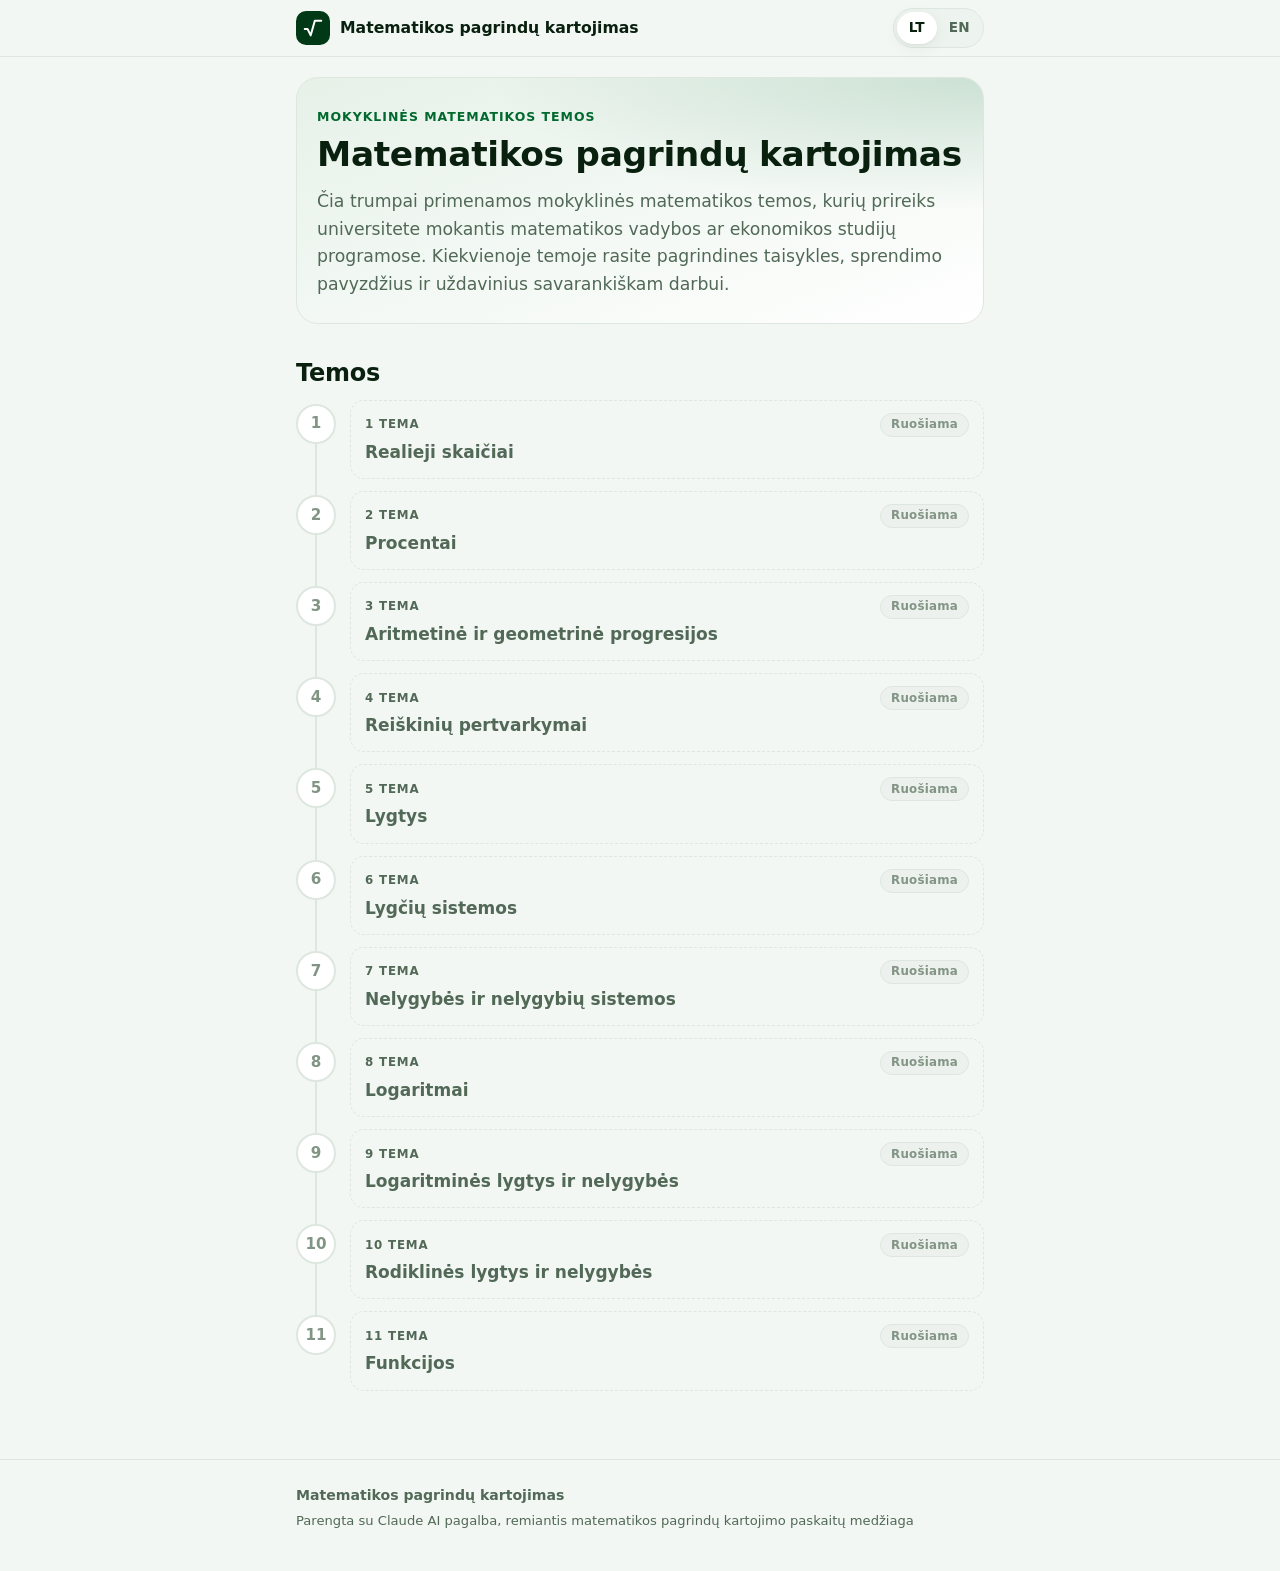
==== commit 13a99720: "Add files via upload" ====
--- a/lt/index.html
+++ b/lt/index.html
@@ -4,7 +4,7 @@
 <meta charset="utf-8">
 <meta name="viewport" content="width=device-width, initial-scale=1">
 <title>Matematikos pagrindų kartojimas</title>
-<meta name="description" content="Pagrindinių mokyklinės matematikos temų kartojimas studentams: taisyklės, sprendimo pavyzdžiai ir uždaviniai pasitikrinti.">
+<meta name="description" content="Pagrindinių mokyklinės matematikos temų kartojimas vadybos ir ekonomikos studentams: taisyklės, sprendimo pavyzdžiai ir uždaviniai savarankiškam darbui.">
 <meta name="theme-color" content="#013916">
 <link rel="icon" href="../assets/favicon.svg" type="image/svg+xml">
 <link rel="alternate" hreflang="en" href="../en/index.html">
@@ -22,7 +22,7 @@
   <section class="hero">
     <span class="eyebrow">Mokyklinės matematikos temos</span>
     <h1>Matematikos pagrindų kartojimas</h1>
-    <p class="lead">Čia trumpai primenamos mokyklinės matematikos temos, kurių prireiks studijuojant taikomąją matematiką. Kiekvienoje temoje rasite pagrindines taisykles, sprendimo pavyzdžius ir uždavinius pasitikrinti.</p>
+    <p class="lead">Čia trumpai primenamos mokyklinės matematikos temos, kurių prireiks universitete mokantis matematikos vadybos ar ekonomikos studijų programose. Kiekvienoje temoje rasite pagrindines taisykles, sprendimo pavyzdžius ir uždavinius savarankiškam darbui.</p>
   </section>
 
   <section class="section" aria-labelledby="h-topics">
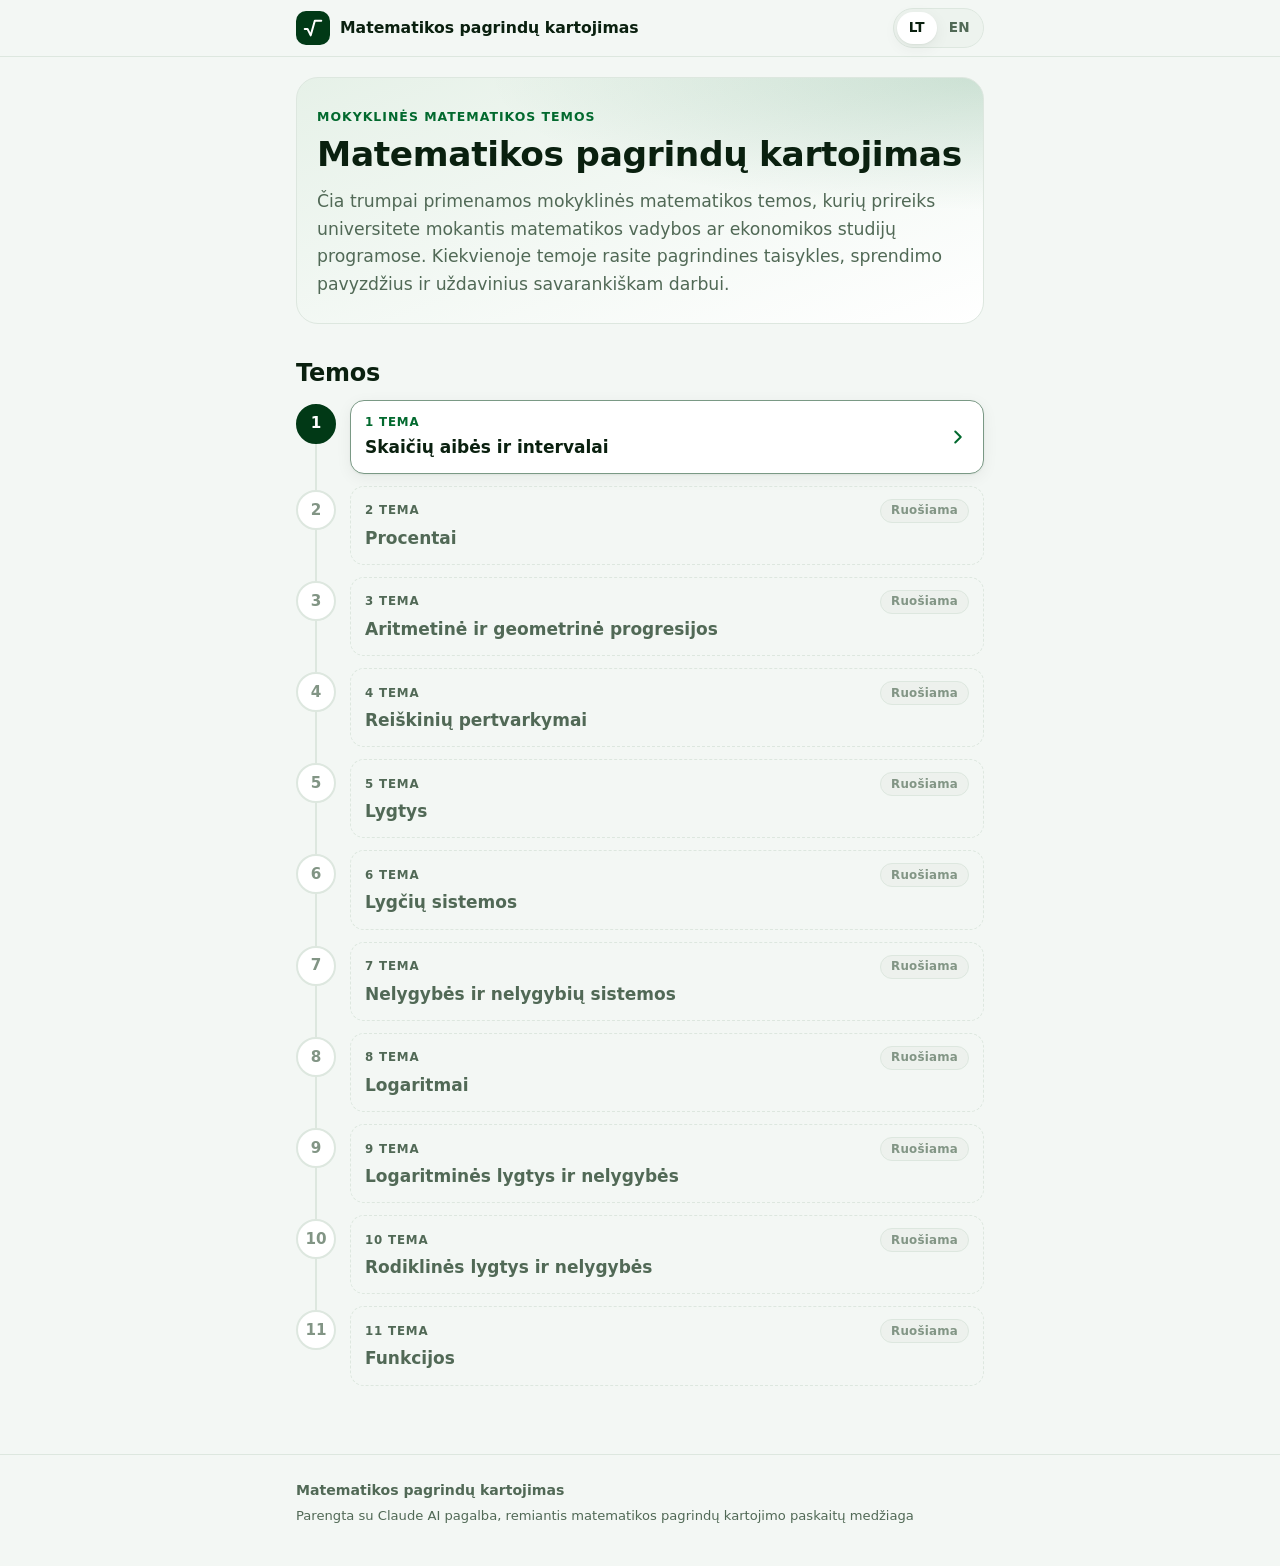
==== commit a7444440: "Add files via upload" ====
--- a/lt/index.html
+++ b/lt/index.html
@@ -9,10 +9,10 @@
 <link rel="icon" href="../assets/favicon.svg" type="image/svg+xml">
 <link rel="alternate" hreflang="en" href="../en/index.html">
 <link rel="stylesheet" href="../assets/katex/katex.min.css">
-<link rel="stylesheet" href="../assets/css/style.css?v=1">
+<link rel="stylesheet" href="../assets/css/style.css?v=3">
 <script defer src="../assets/katex/katex.min.js"></script>
 <script defer src="../assets/katex/contrib/auto-render.min.js"></script>
-<script defer src="../assets/js/site.js?v=1"></script>
+<script defer src="../assets/js/site.js?v=3"></script>
 </head>
 <body data-page="home">
 <noscript><p class="noscript">Kad tinklapis veiktų, naršyklėje įjunkite JavaScript.</p></noscript>
--- a/assets/css/style.css
+++ b/assets/css/style.css
@@ -1090,3 +1090,83 @@
 @media (max-width: 480px) {
   .brand .brand-text { white-space: normal; line-height: 1.15; font-size: .9rem; }
 }
+
+/* Skaičių tiesė (number-line): intervalai, pilni ir tušti taškai, rodyklės į begalybę */
+.nline { --nl: var(--chart-2); --nl-ax: color-mix(in srgb, var(--muted) 70%, transparent);
+  display: grid; grid-template-columns: 1fr; row-gap: 4px; max-width: 520px; margin: 12px auto 4px; }
+.nline--lab { grid-template-columns: max-content 1fr; column-gap: 14px; }
+.nl-lab { white-space: nowrap; font-size: .98rem; line-height: 1.2; padding-top: 6px; }
+.nl-track { position: relative; height: 44px; margin: 0 14px; }
+.nl-axis { position: absolute; left: -14px; right: -14px; top: 14px; height: 1.5px; background: var(--nl-ax); }
+.nl-axis::after { content: ""; position: absolute; top: -4.25px; right: -2px; border-top: 5px solid transparent; border-bottom: 5px solid transparent; border-left: 9px solid var(--nl-ax); }
+.nl-var { position: absolute; top: 20px; right: -15px; font-size: .95rem; line-height: 1.2; }
+.nl-tick { position: absolute; top: 9px; width: 1.5px; height: 11px; background: var(--nl-ax); transform: translateX(-50%); }
+.nl-tl { position: absolute; top: 21px; transform: translateX(-50%); font-size: .9rem; white-space: nowrap; line-height: 1.2; }
+.nl-seg { position: absolute; top: 12.75px; height: 4px; border-radius: 2px; background: var(--nl); }
+.nl-seg.to-l::before, .nl-seg.to-r::after { content: ""; position: absolute; top: -5px; border-top: 7px solid transparent; border-bottom: 7px solid transparent; }
+.nl-seg.to-l::before { left: -14px; border-right: 13px solid var(--nl); }
+.nl-seg.to-r::after { right: -14px; border-left: 13px solid var(--nl); }
+.nl-pt { position: absolute; top: 14.75px; width: 13px; height: 13px; border-radius: 50%; background: var(--nl); border: 2.5px solid var(--nl); transform: translate(-50%, -50%); }
+.nl-pt.open { background: var(--surface); }
+@media (max-width: 420px) {
+  .nline--lab { grid-template-columns: 1fr; }
+  .nl-lab { padding-top: 4px; }
+}
+
+/* Intervalų lentelė su skaičių tiesėmis */
+.ivl-tbl { width: 100%; }
+.ivl-tbl th, .ivl-tbl td { text-align: left; vertical-align: middle; }
+.ivl-tbl td.ivl-nl { width: 52%; padding: 0 6px; }
+.ivl-tbl .nline { margin: 2px 0 0; }
+/* Siaurame ekrane skaičių tiesė perkeliama po intervalu ir sąlyga – per visą lentelės plotį */
+@media (max-width: 560px) {
+  .ivl-tbl, .ivl-tbl thead, .ivl-tbl tbody { display: block; }
+  .ivl-tbl tr { display: grid; grid-template-columns: 1fr 1fr; border: 1px solid var(--border); border-top: 0; }
+  .ivl-tbl thead tr { border-top: 1px solid var(--border); background: var(--surface-2); }
+  .ivl-tbl th, .ivl-tbl td { border: 0; padding: 7px 10px 2px; }
+  .ivl-tbl thead th { padding-bottom: 7px; }
+  .ivl-tbl thead th:nth-child(3) { display: none; }
+  .ivl-tbl td.ivl-nl { grid-column: 1 / -1; width: auto; padding: 0 10px 2px; }
+}
+
+/* Lentelė su tekstu: visi stulpeliai lygiuojami į kairę */
+.vtable.tl th, .vtable.tl td { text-align: left; vertical-align: middle; }
+@media (max-width: 440px) { .vtable.tl th, .vtable.tl td { padding: 5px 8px; } }
+
+/* Skaičių aibių schema (įdėtos aibės) */
+.sets { max-width: 520px; margin: 14px auto 8px; }
+.set { position: relative; border: 2px solid var(--sc); border-radius: 14px; padding: 8px 10px 10px;
+  background: color-mix(in srgb, var(--sc) 7%, var(--surface)); }
+.set-lab { display: block; font-size: .86rem; font-weight: 650; line-height: 1.25; color: var(--text); margin-bottom: 6px; }
+.set-lab .katex { font-size: 1.15em; margin-right: 4px; }
+.set-ex { display: block; font-size: .95rem; margin-top: 6px; color: var(--muted); }
+.set-ex .katex { color: var(--text); }
+.set-row { display: flex; gap: 10px; align-items: stretch; }
+.set-R { --sc: var(--muted); background: var(--surface-2); }
+.set-Q { --sc: var(--chart-2); flex: 2.3; min-width: 0; }
+.set-Z { --sc: var(--chart); }
+.set-N { --sc: var(--chart-3); }
+.set-I { --sc: var(--exam); flex: 1; min-width: 0; }
+@media (max-width: 440px) {
+  .set { padding: 6px 7px 8px; border-radius: 12px; }
+  .set-row { gap: 7px; }
+  .set-lab { font-size: .8rem; }
+  .set-ex { font-size: .88rem; }
+}
+
+/* Aibių veiksmų schemos (Veno diagramos) */
+.venn3 { display: grid; grid-template-columns: repeat(3, 1fr); gap: 10px; margin: 14px 0 6px; }
+.venn3 figure { margin: 0; padding: 6px 4px 8px; border-radius: 12px; background: var(--surface-2); border: 1px solid var(--border); text-align: center; }
+.venn3 svg { display: block; width: 100%; max-width: 150px; height: auto; margin: 0 auto; }
+.venn3 figcaption { font-size: .95rem; margin-top: 2px; }
+.vn-fill { fill: color-mix(in srgb, var(--chart-2) 38%, var(--surface-2)); }
+.vn-bg { fill: var(--surface-2); }
+.vn-c { fill: none; stroke: var(--text); stroke-width: 1.6; }
+.vn-l { font-family: KaTeX_Math, "Times New Roman", serif; font-style: italic; font-size: 15px; fill: var(--text); }
+
+/* Užduoties dalys a), b), c)… */
+ul.abc { list-style: none; padding: 0; margin: 8px 0 0; display: grid; grid-template-columns: repeat(auto-fill, minmax(118px, 1fr)); gap: 6px 18px; }
+ul.abc li { margin: 0; }
+ul.abc.abc--wide { grid-template-columns: repeat(auto-fill, minmax(min(100%, 210px), 1fr)); }
+ul.abc.abc--1 { grid-template-columns: 1fr; }
+.abc-l { display: inline-block; min-width: 1.6em; font-weight: 650; color: var(--muted); }
